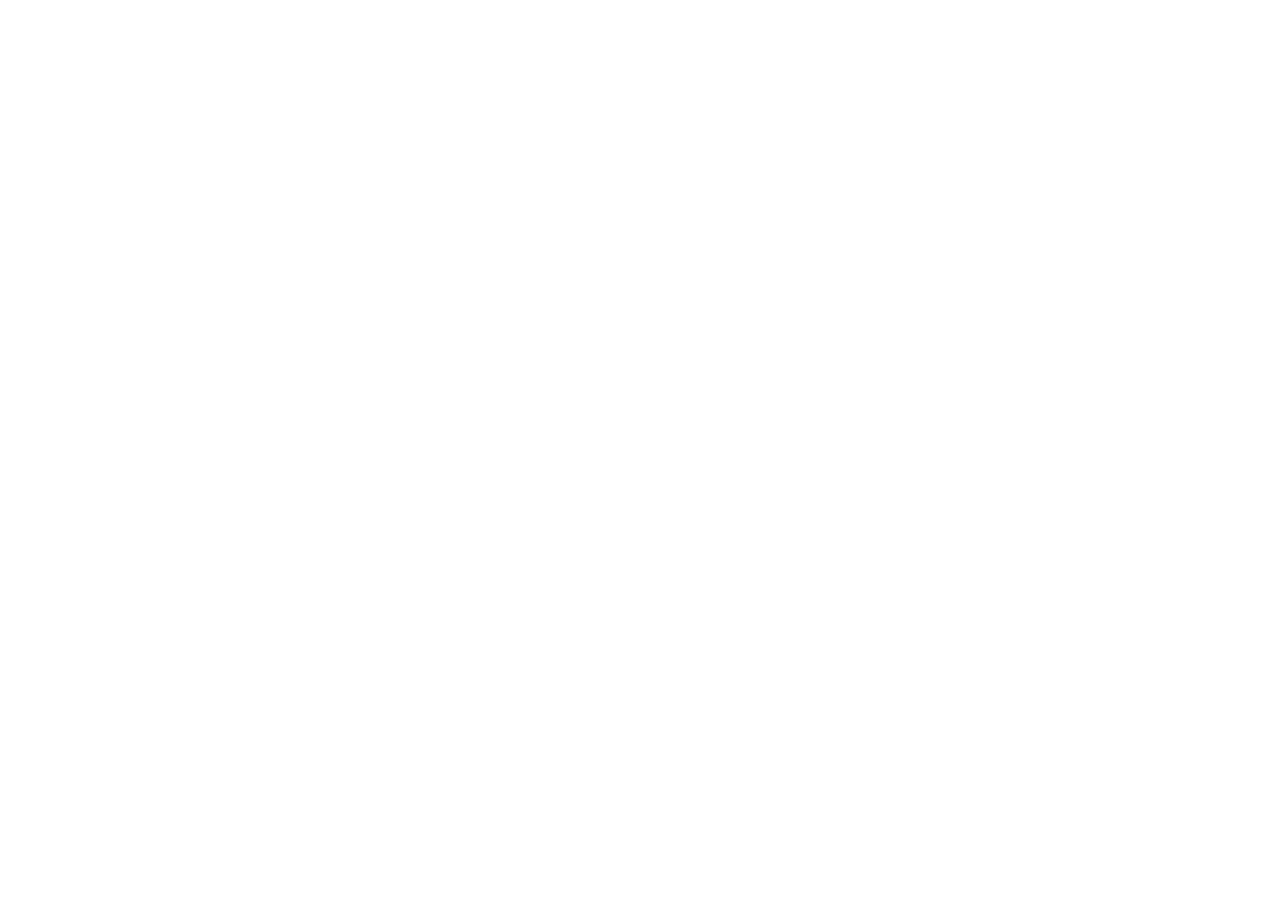
==== cards.html @ 4a4df69c "k" ====
<!DOCTYPE html>
<html lang="en">
<head>
    <meta charset="UTF-8">
    <meta http-equiv="X-UA-Compatible" content="IE=edge">
    <meta name="viewport" content="width=device-width, initial-scale=1.0">
    <title>Cards</title>
    <link rel="stylesheet" href="bootstrap-5.0.2-dist/css/bootstrap.min.css">
    <script src="jquery-3.5.1.min.js"></script>
    <script src="bootstrap-5.0.2-dist/js/bootstrap.min.js"></script>
    <style>
        .crs{
            border-radius: 10px;
            /* border: 1px solid peachpuff; */
            /* position: relative; */
            background-color:beige;            
        }
        .pd{
            padding: 2%;
        }
    </style>
</head>
<body>
    <!-- western calligraphy cards-->
     <section>
    <div class="container mt-5">
        <div class="row" id="crd1"></div>
    </div>
       <script>
        let obj1 = [
            {name:"p1",des:"Lorem ipsum dolor sit amet consectetur adipisicing elit. Laborios",image:"images/w1.webp"},
            {name:"p2",des:"Lorem ipsum dolor sit amet consectetur adipisicing elit. Laborios",image:"images/w2.jpeg"},
            {name:"p3",des:"Lorem ipsum dolor sit amet consectetur adipisicing elit. Laborios",image:"images/w3.jpg"},
            {name:"p4",des:"Lorem ipsum dolor sit amet consectetur adipisicing elit. Laborios",image:"images/w4.webp"},
            {name:"p5",des:"Lorem ipsum dolor sit amet consectetur adipisicing elit. Laborios",image:"images/w5.avif"},
            {name:"p6",des:"Lorem ipsum dolor sit amet consectetur adipisicing elit. Laborios",image:"images/w6.jpeg"}

        ]
          let cards1 = document.querySelector("#crd1");
          for(let i=0; i<obj1.length; i++){
                    cards1.innerHTML += ` <div class="col-md-4 col-sm-6 pd">
                        <div class="card shadow-lg crs" style="width: 20rem;">
        <img src="`+obj1[i].image+`" class="card-img-top" style="height:250px" alt="...">
        <div class="card-body">
          <h5 class="card-title">`+obj1[i].name+`</h5>
          <p class="card-text">`+obj1[i].des+`</p>
          <a class="btn btn-primary">Go somewhere</a>
        </div>
      </div>
      </div>`
                }
                $("#crd1").html(cards1);       
      </script>
      </section>
       
      <!-- eastern calligraphy cards -->
      <section>
        <div class="container mt-5">
            <div class="row" id="crd2"></div>
        </div>
           <script>
            let obj2 = [
                {name:"p1",des:"Lorem ipsum dolor sit amet consectetur adipisicing elit. Laborios",image:"images/w1.webp"},
                {name:"p2",des:"Lorem ipsum dolor sit amet consectetur adipisicing elit. Laborios",image:"images/w2.jpeg"},
                {name:"p3",des:"Lorem ipsum dolor sit amet consectetur adipisicing elit. Laborios",image:"images/w3.jpg"},
                {name:"p4",des:"Lorem ipsum dolor sit amet consectetur adipisicing elit. Laborios",image:"images/w4.webp"},
                {name:"p5",des:"Lorem ipsum dolor sit amet consectetur adipisicing elit. Laborios",image:"images/w5.avif"},
                {name:"p6",des:"Lorem ipsum dolor sit amet consectetur adipisicing elit. Laborios",image:"images/w6.jpeg"}
    
            ]
              let cards2 = document.querySelector("#crd2");
              for(let i=0; i<obj2.length; i++){
                        cards2.innerHTML += ` <div class="col-md-4 col-sm-6 pd">
                            <div class="card shadow-lg crs" style="width: 20rem;">
            <img src="`+obj2[i].image+`" class="card-img-top" style="height:250px" alt="...">
            <div class="card-body">
              <h5 class="card-title">`+obj2[i].name+`</h5>
              <p class="card-text">`+obj2[i].des+`</p>
              <a class="btn btn-primary">Go somewhere</a>
            </div>
          </div>
          </div>`
                    }
                    $("#crd2").html(cards2);       
          </script>
      </section>
</body>
</html>
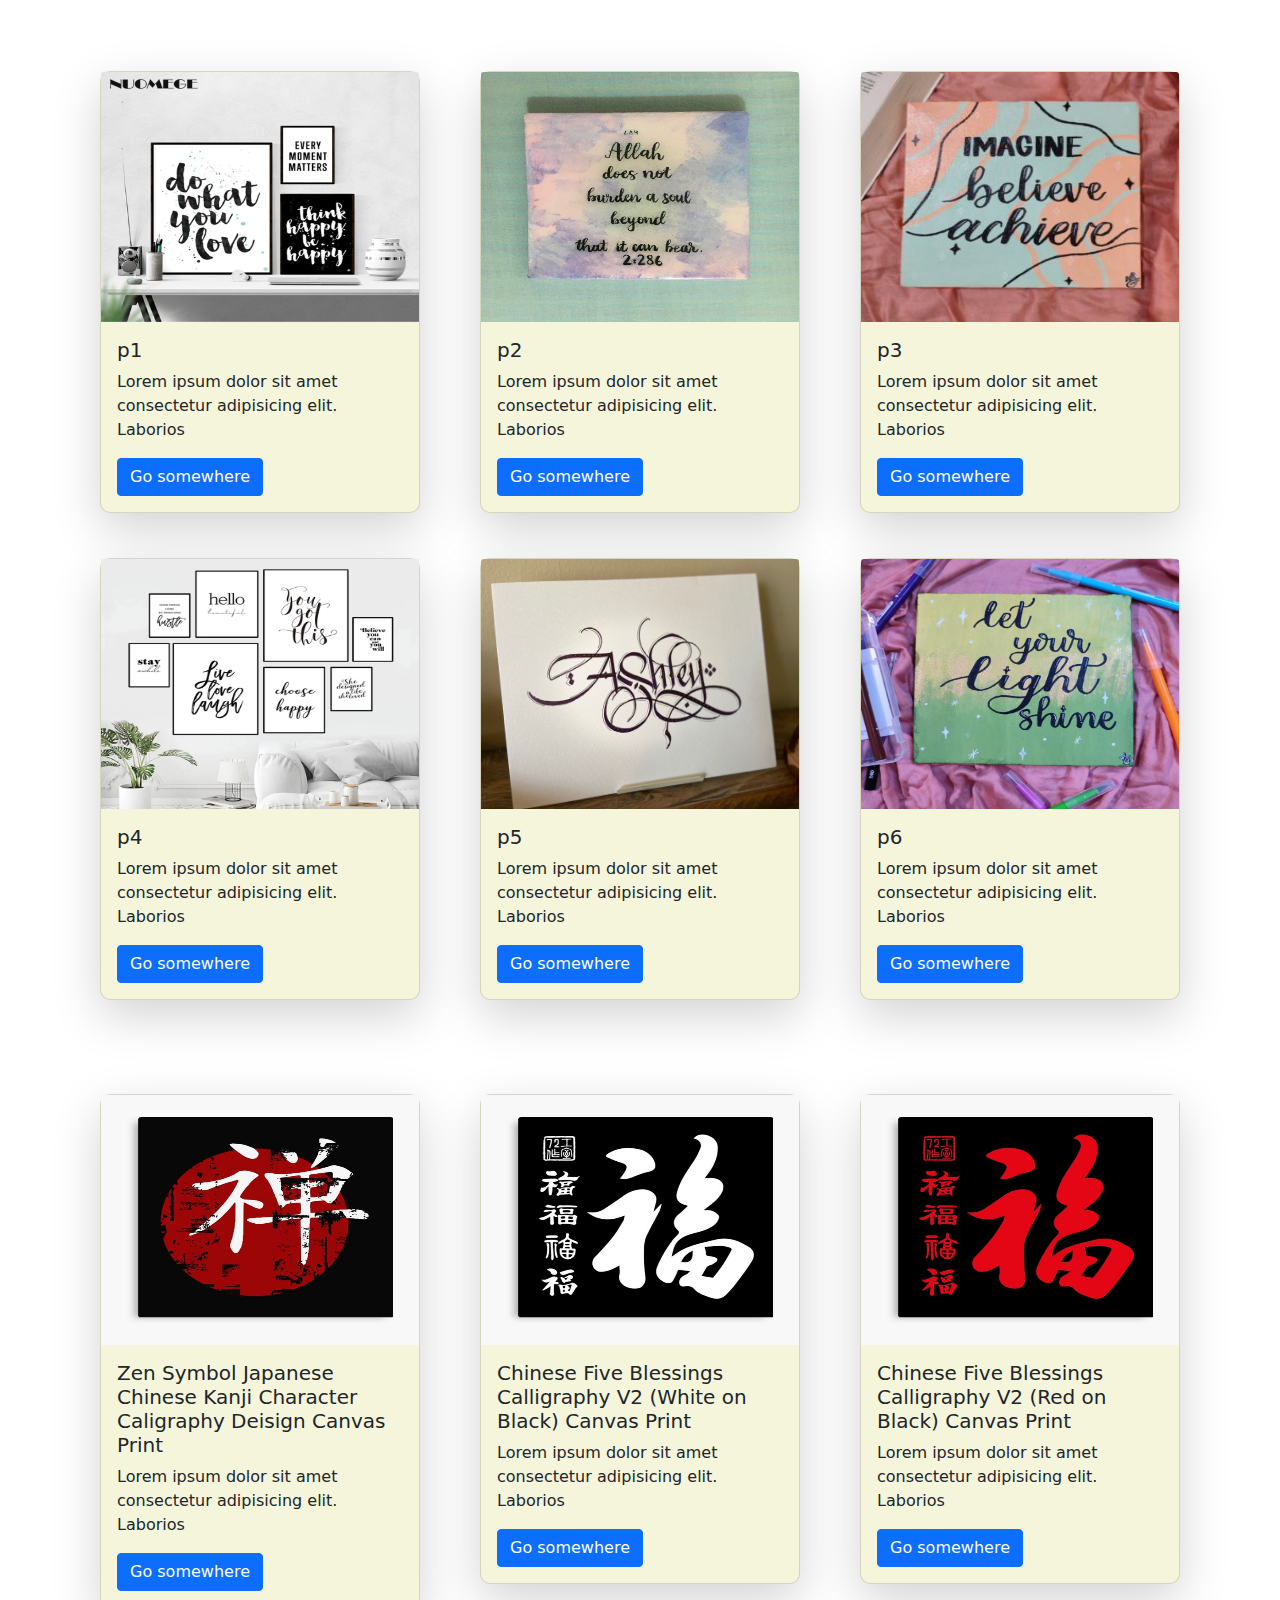
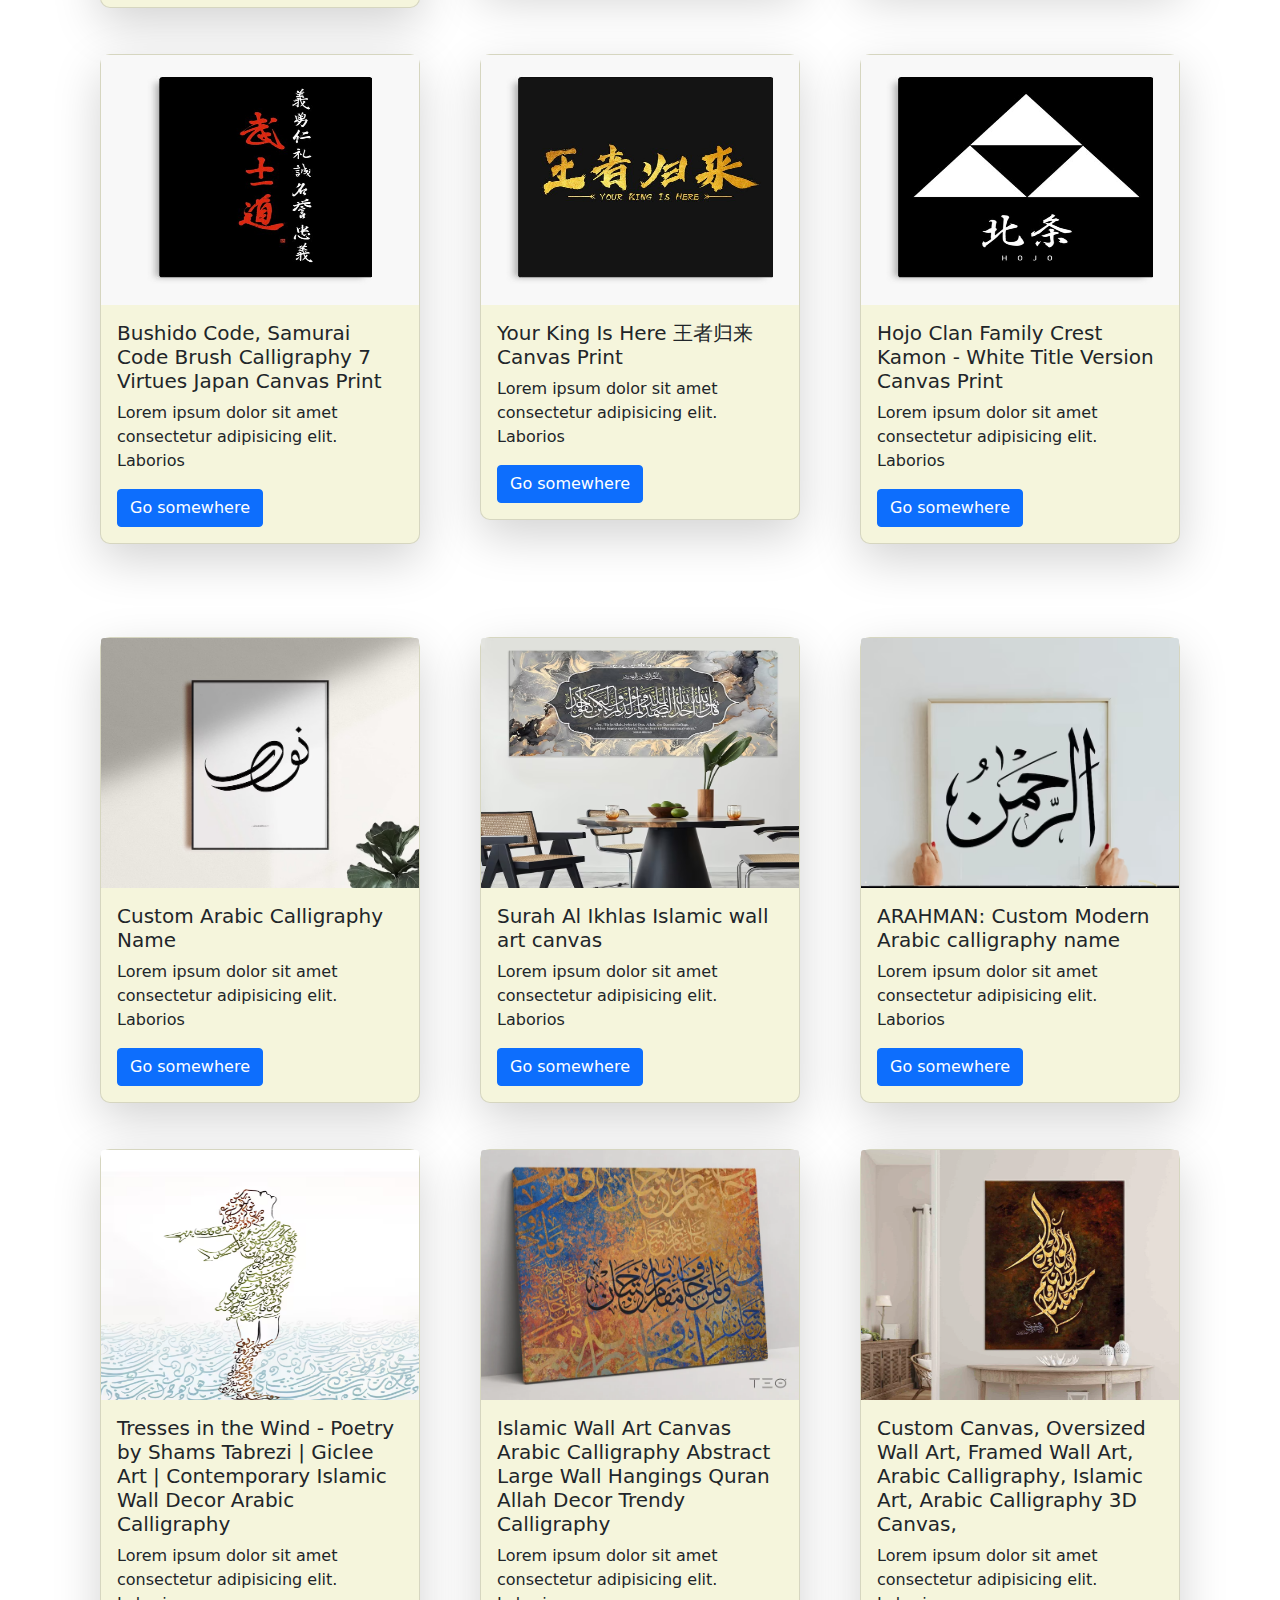
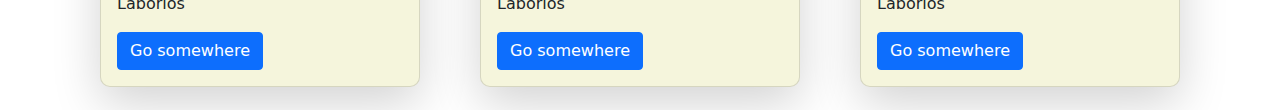
==== commit 562c4528: "crd" ====
--- a/cards.html
+++ b/cards.html
@@ -6,9 +6,13 @@
     <meta name="viewport" content="width=device-width, initial-scale=1.0">
     <title>Cards</title>
     <link rel="stylesheet" href="bootstrap-5.0.2-dist/css/bootstrap.min.css">
-    <script src="jquery-3.5.1.min.js"></script>
+    <!-- <script src="jquery-3.5.1.min.js"></script> -->
+    <script src="https://code.jquery.com/jquery-3.5.1.min.js"></script>
     <script src="bootstrap-5.0.2-dist/js/bootstrap.min.js"></script>
     <style>
+        *{
+            margin: 0 auto;
+        }
         .crs{
             border-radius: 10px;
             /* border: 1px solid peachpuff; */
@@ -22,21 +26,21 @@
 </head>
 <body>
     <!-- western calligraphy cards-->
-     <section>
+    <section>
     <div class="container mt-5">
-        <div class="row" id="crd1"></div>
+        <div class="row" id="card1"></div>
     </div>
        <script>
         let obj1 = [
-            {name:"p1",des:"Lorem ipsum dolor sit amet consectetur adipisicing elit. Laborios",image:"images/w1.webp"},
-            {name:"p2",des:"Lorem ipsum dolor sit amet consectetur adipisicing elit. Laborios",image:"images/w2.jpeg"},
-            {name:"p3",des:"Lorem ipsum dolor sit amet consectetur adipisicing elit. Laborios",image:"images/w3.jpg"},
-            {name:"p4",des:"Lorem ipsum dolor sit amet consectetur adipisicing elit. Laborios",image:"images/w4.webp"},
-            {name:"p5",des:"Lorem ipsum dolor sit amet consectetur adipisicing elit. Laborios",image:"images/w5.avif"},
-            {name:"p6",des:"Lorem ipsum dolor sit amet consectetur adipisicing elit. Laborios",image:"images/w6.jpeg"}
+            {name:"p1",des:"Lorem ipsum dolor sit amet consectetur adipisicing elit. Laborios",image:"images/west/w1.webp"},
+            {name:"p2",des:"Lorem ipsum dolor sit amet consectetur adipisicing elit. Laborios",image:"images/west/w2.jpeg"},
+            {name:"p3",des:"Lorem ipsum dolor sit amet consectetur adipisicing elit. Laborios",image:"images/west/w3.jpg"},
+            {name:"p4",des:"Lorem ipsum dolor sit amet consectetur adipisicing elit. Laborios",image:"images/west/w4.webp"},
+            {name:"p5",des:"Lorem ipsum dolor sit amet consectetur adipisicing elit. Laborios",image:"images/west/w5.avif"},
+            {name:"p6",des:"Lorem ipsum dolor sit amet consectetur adipisicing elit. Laborios",image:"images/west/w6.jpeg"}
 
         ]
-          let cards1 = document.querySelector("#crd1");
+          let cards1 = document.querySelector("#card1");
           for(let i=0; i<obj1.length; i++){
                     cards1.innerHTML += ` <div class="col-md-4 col-sm-6 pd">
                         <div class="card shadow-lg crs" style="width: 20rem;">
@@ -49,26 +53,25 @@
       </div>
       </div>`
                 }
-                $("#crd1").html(cards1);       
-      </script>
-      </section>
-       
-      <!-- eastern calligraphy cards -->
-      <section>
+       </script>
+       </section>
+
+       <!-- eastern calligraphy cards -->
+       <section>
         <div class="container mt-5">
-            <div class="row" id="crd2"></div>
+            <div class="row" id="card2"></div>
         </div>
            <script>
             let obj2 = [
-                {name:"p1",des:"Lorem ipsum dolor sit amet consectetur adipisicing elit. Laborios",image:"images/w1.webp"},
-                {name:"p2",des:"Lorem ipsum dolor sit amet consectetur adipisicing elit. Laborios",image:"images/w2.jpeg"},
-                {name:"p3",des:"Lorem ipsum dolor sit amet consectetur adipisicing elit. Laborios",image:"images/w3.jpg"},
-                {name:"p4",des:"Lorem ipsum dolor sit amet consectetur adipisicing elit. Laborios",image:"images/w4.webp"},
-                {name:"p5",des:"Lorem ipsum dolor sit amet consectetur adipisicing elit. Laborios",image:"images/w5.avif"},
-                {name:"p6",des:"Lorem ipsum dolor sit amet consectetur adipisicing elit. Laborios",image:"images/w6.jpeg"}
+                {name:"Zen Symbol Japanese Chinese Kanji Character Caligraphy Deisign Canvas Print",des:"Lorem ipsum dolor sit amet consectetur adipisicing elit. Laborios",image:"images/eastasian/e1.jpg"},
+                {name:"Chinese Five Blessings Calligraphy V2 (White on Black) Canvas Print",des:"Lorem ipsum dolor sit amet consectetur adipisicing elit. Laborios",image:"images/eastasian/e2.jpg"},
+                {name:"Chinese Five Blessings Calligraphy V2 (Red on Black) Canvas Print",des:"Lorem ipsum dolor sit amet consectetur adipisicing elit. Laborios",image:"images/eastasian/e3.jpg"},
+                {name:"Bushido Code, Samurai Code Brush Calligraphy 7 Virtues Japan Canvas Print",des:"Lorem ipsum dolor sit amet consectetur adipisicing elit. Laborios",image:"images/eastasian/e4.jpg"},
+                {name:"Your King Is Here 王者归来 Canvas Print",des:"Lorem ipsum dolor sit amet consectetur adipisicing elit. Laborios",image:"images/eastasian/e5.jpg"},
+                {name:"Hojo Clan Family Crest Kamon - White Title Version Canvas Print",des:"Lorem ipsum dolor sit amet consectetur adipisicing elit. Laborios",image:"images/eastasian/e6.jpg"}
     
             ]
-              let cards2 = document.querySelector("#crd2");
+              let cards2 = document.querySelector("#card2");
               for(let i=0; i<obj2.length; i++){
                         cards2.innerHTML += ` <div class="col-md-4 col-sm-6 pd">
                             <div class="card shadow-lg crs" style="width: 20rem;">
@@ -81,8 +84,40 @@
           </div>
           </div>`
                     }
-                    $("#crd2").html(cards2);       
-          </script>
-      </section>
+           </script>
+       </section>
+
+       <!-- arabic calligraphy cards -->
+       <section>
+        <div class="container mt-5">
+            <div class="row" id="card3"></div>
+        </div>
+           <script>
+            let obj3 = [
+                {name:"Custom Arabic Calligraphy Name",des:"Lorem ipsum dolor sit amet consectetur adipisicing elit. Laborios",image:"images/arab/a1.avif"},
+                {name:"Surah Al Ikhlas Islamic wall art canvas",des:"Lorem ipsum dolor sit amet consectetur adipisicing elit. Laborios",image:"images/arab/a2.avif"},
+                {name:"ARAHMAN: Custom Modern Arabic calligraphy name",des:"Lorem ipsum dolor sit amet consectetur adipisicing elit. Laborios",image:"images/arab/a3.avif"},
+                {name:"Tresses in the Wind - Poetry by Shams Tabrezi | Giclee Art | Contemporary Islamic Wall Decor Arabic Calligraphy",des:"Lorem ipsum dolor sit amet consectetur adipisicing elit. Laborios",image:"images/arab/a4.avif"},
+                {name:"Islamic Wall Art Canvas Arabic Calligraphy Abstract Large Wall Hangings Quran Allah Decor Trendy Calligraphy ",des:"Lorem ipsum dolor sit amet consectetur adipisicing elit. Laborios",image:"images/arab/a5.webp"},
+                {name:"Custom Canvas, Oversized Wall Art, Framed Wall Art, Arabic Calligraphy, Islamic Art, Arabic Calligraphy 3D Canvas,",des:"Lorem ipsum dolor sit amet consectetur adipisicing elit. Laborios",image:"images/arab/a6.webp"}
+    
+            ]
+              let cards3 = document.querySelector("#card3");
+              for(let i=0; i<obj3.length; i++){
+                        cards3.innerHTML += ` <div class="col-md-4 col-sm-6 pd">
+                            <div class="card shadow-lg crs" style="width: 20rem;">
+            <img src="`+obj3[i].image+`" class="card-img-top" style="height:250px" alt="...">
+            <div class="card-body">
+              <h5 class="card-title">`+obj3[i].name+`</h5>
+              <p class="card-text">`+obj3[i].des+`</p>
+              <a class="btn btn-primary">Go somewhere</a>
+            </div>
+          </div>
+          </div>`
+                    }
+           </script>
+
+
+       </section>
 </body>
 </html>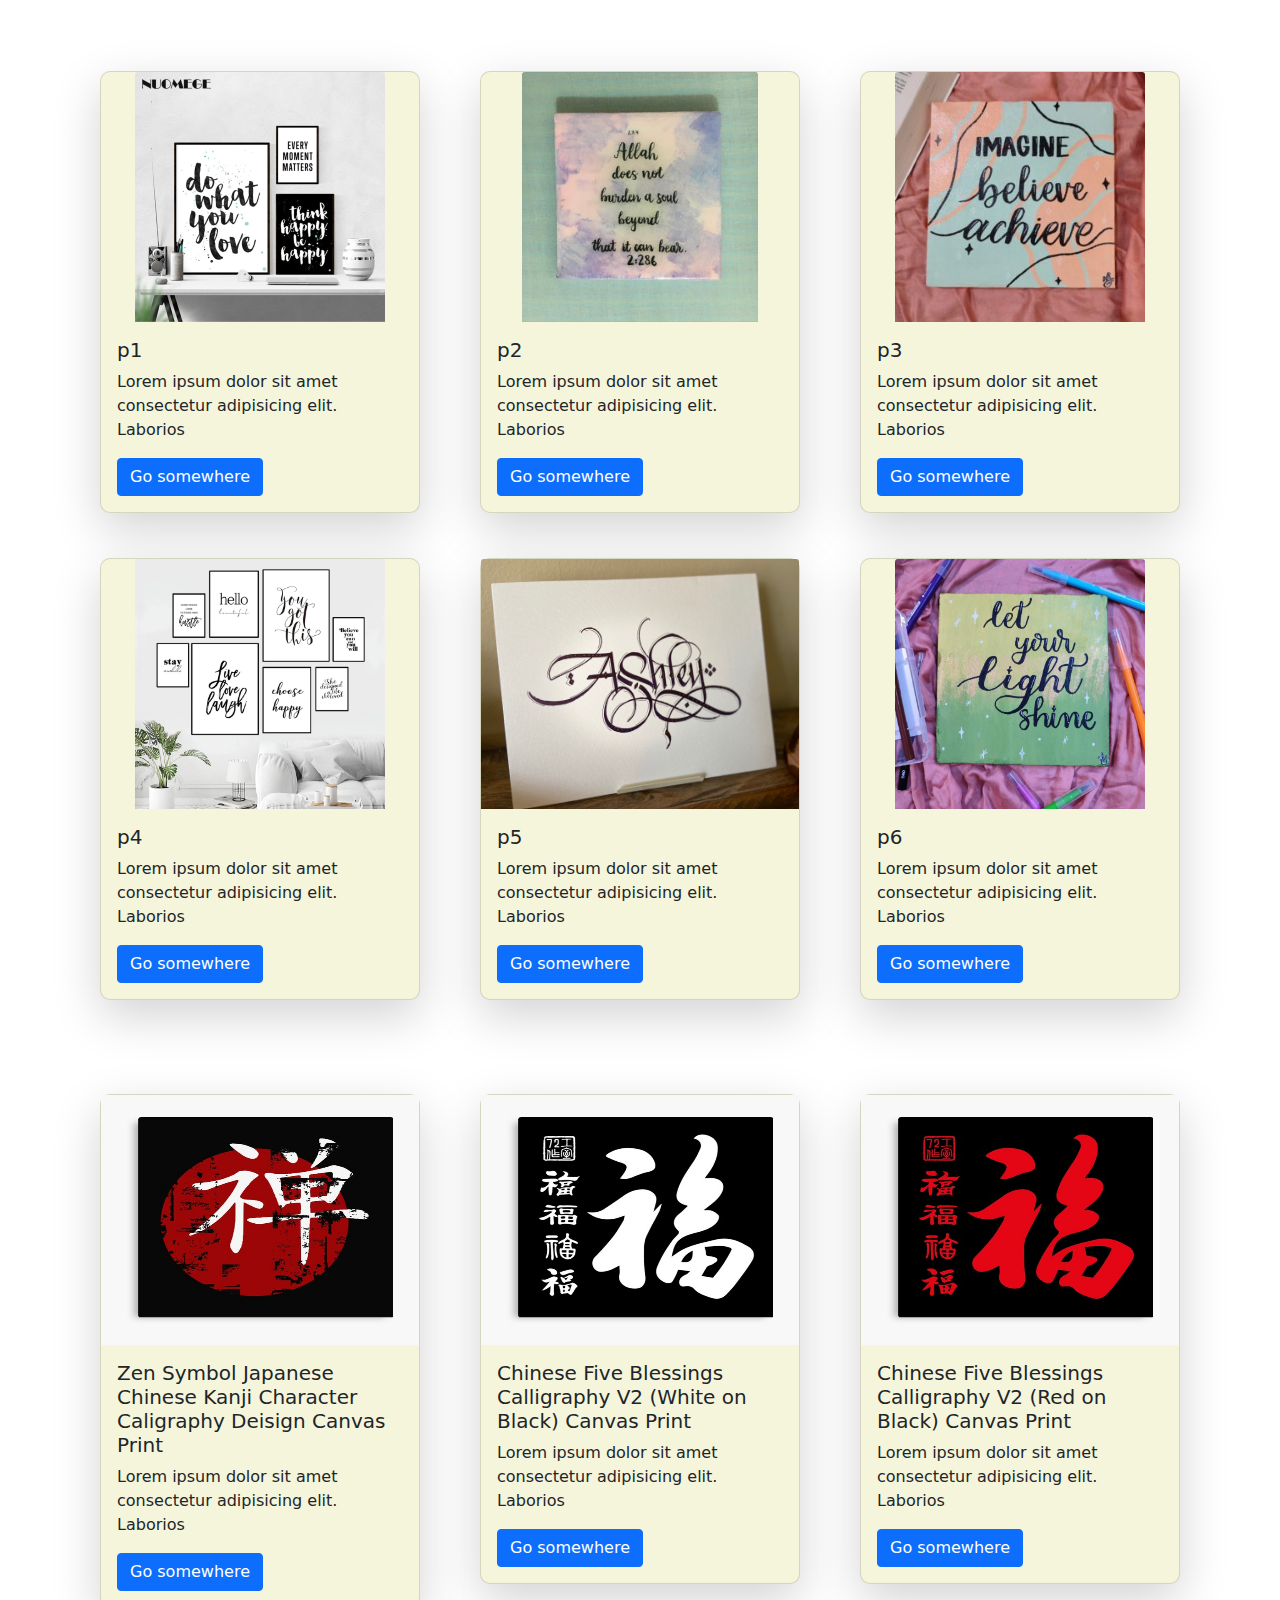
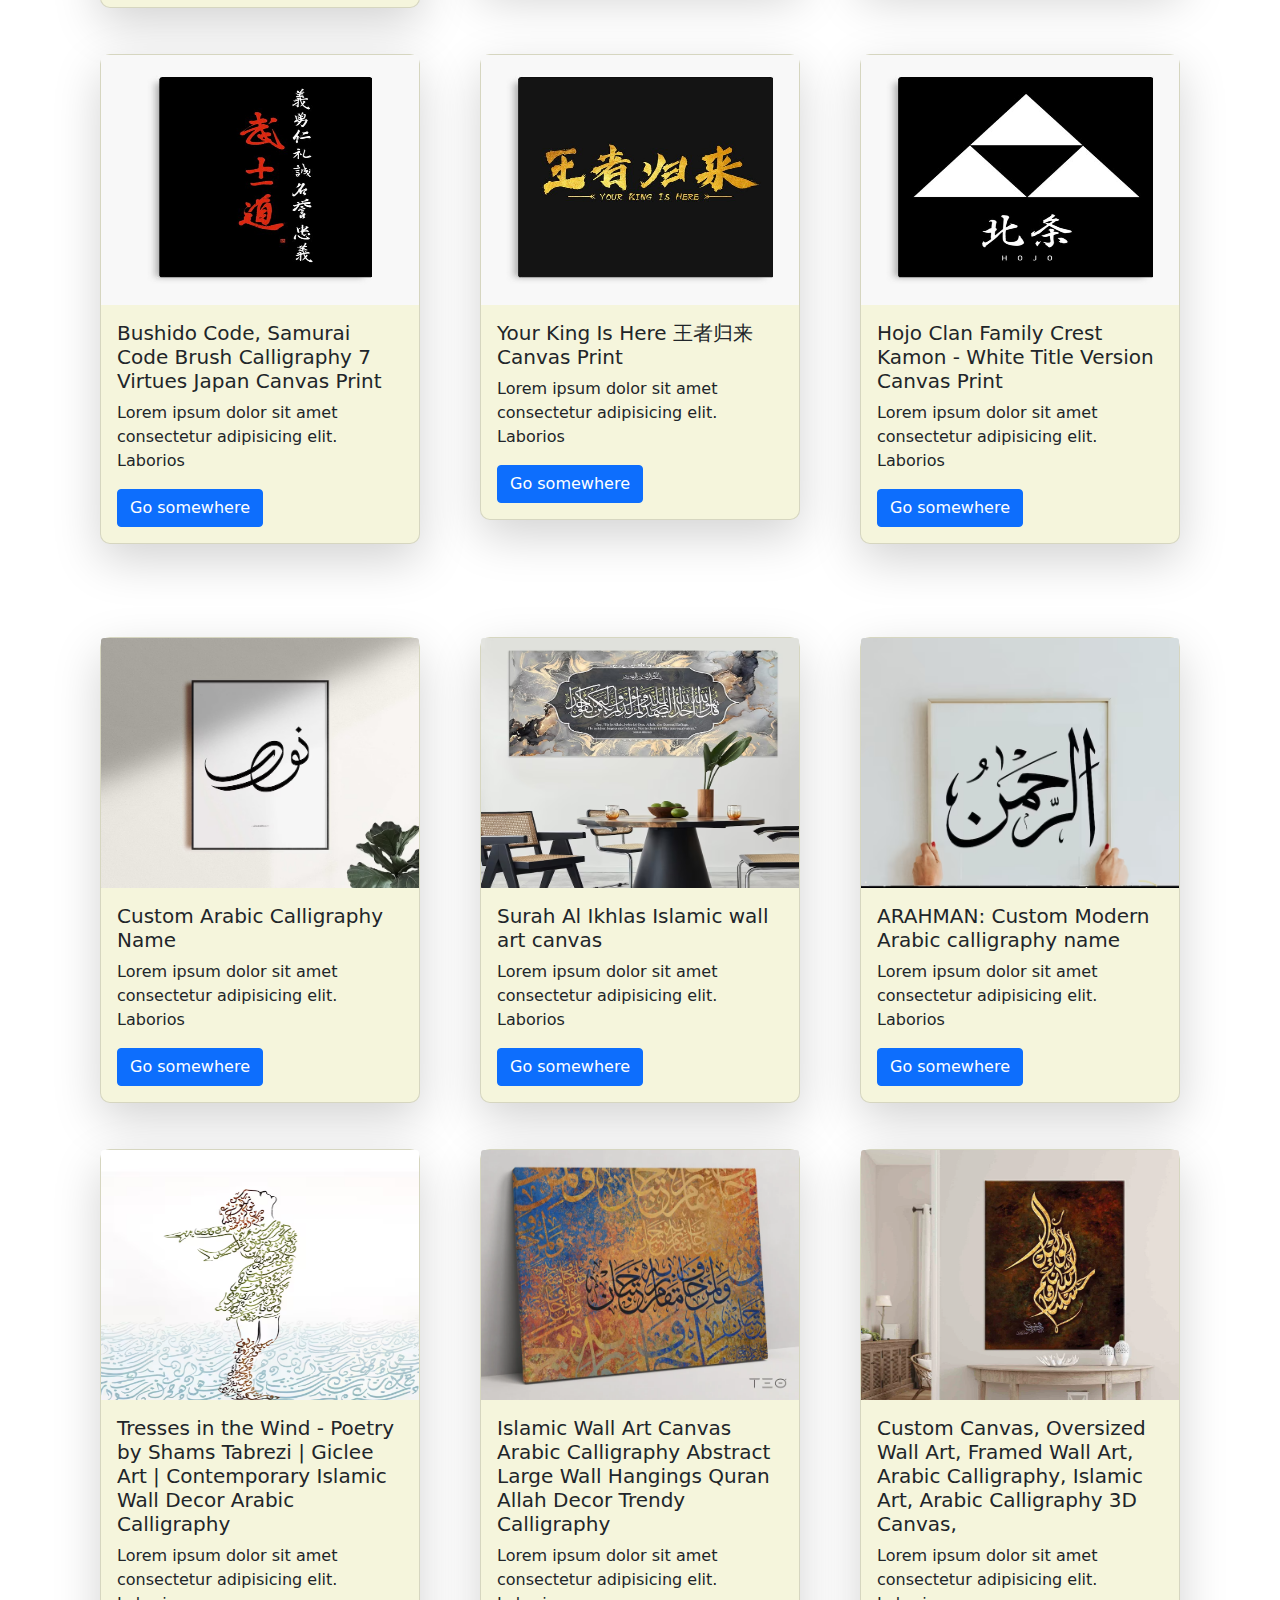
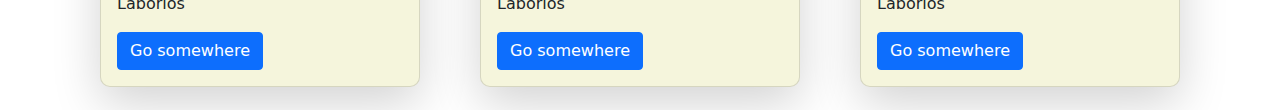
==== commit cdea5a0c: "k" ====
--- a/cards.html
+++ b/cards.html
@@ -22,6 +22,13 @@
         .pd{
             padding: 2%;
         }
+        /* .zoom:hover{
+            -ms-transform: scale(1.2); 
+            -webkit-transform: scale(1.2);
+             transform: scale(1.2); 
+             overflow: hidden;
+             height: 200px;
+        } */
     </style>
 </head>
 <body>
@@ -44,7 +51,9 @@
           for(let i=0; i<obj1.length; i++){
                     cards1.innerHTML += ` <div class="col-md-4 col-sm-6 pd">
                         <div class="card shadow-lg crs" style="width: 20rem;">
-        <img src="`+obj1[i].image+`" class="card-img-top" style="height:250px" alt="...">
+                            <div class="bg-image hover-zoom">
+        <img src="`+obj1[i].image+`" class="card-img-top w-100" style="height:250px" alt="...">
+        </div>
         <div class="card-body">
           <h5 class="card-title">`+obj1[i].name+`</h5>
           <p class="card-text">`+obj1[i].des+`</p>
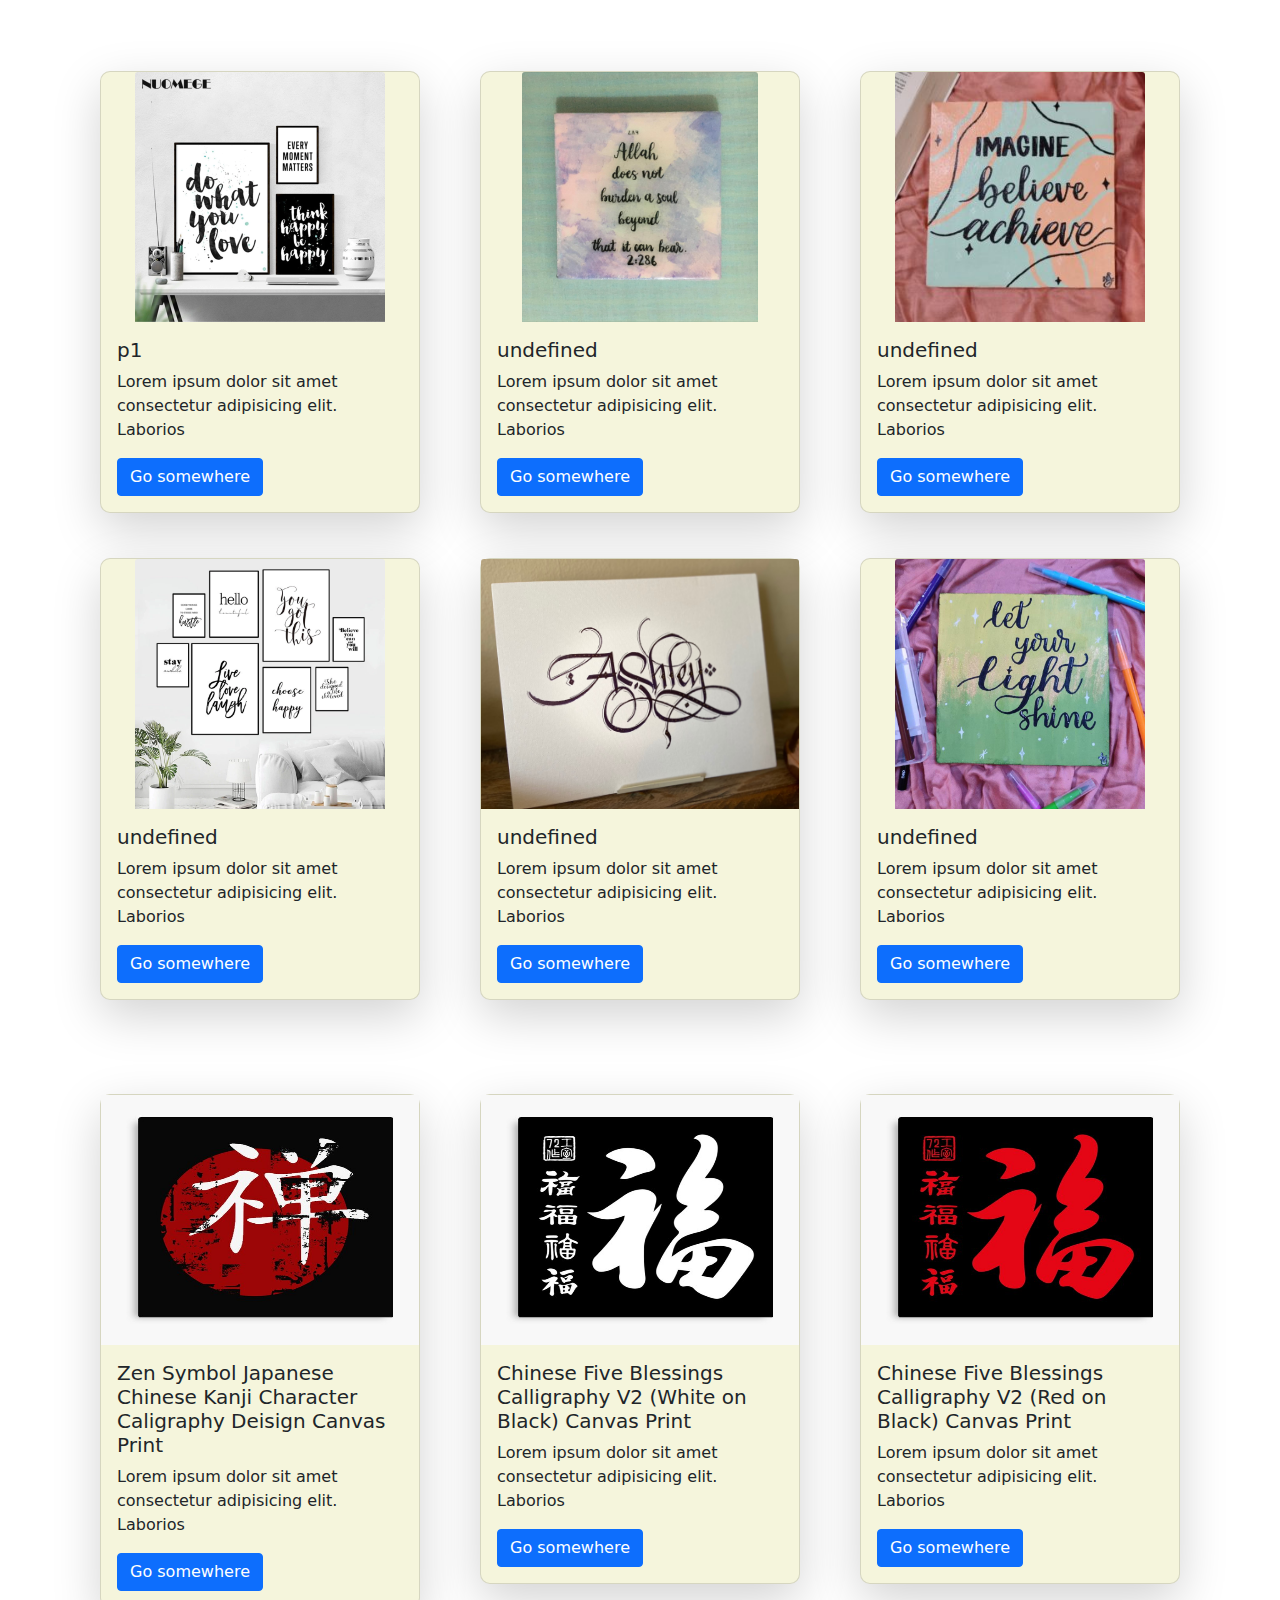
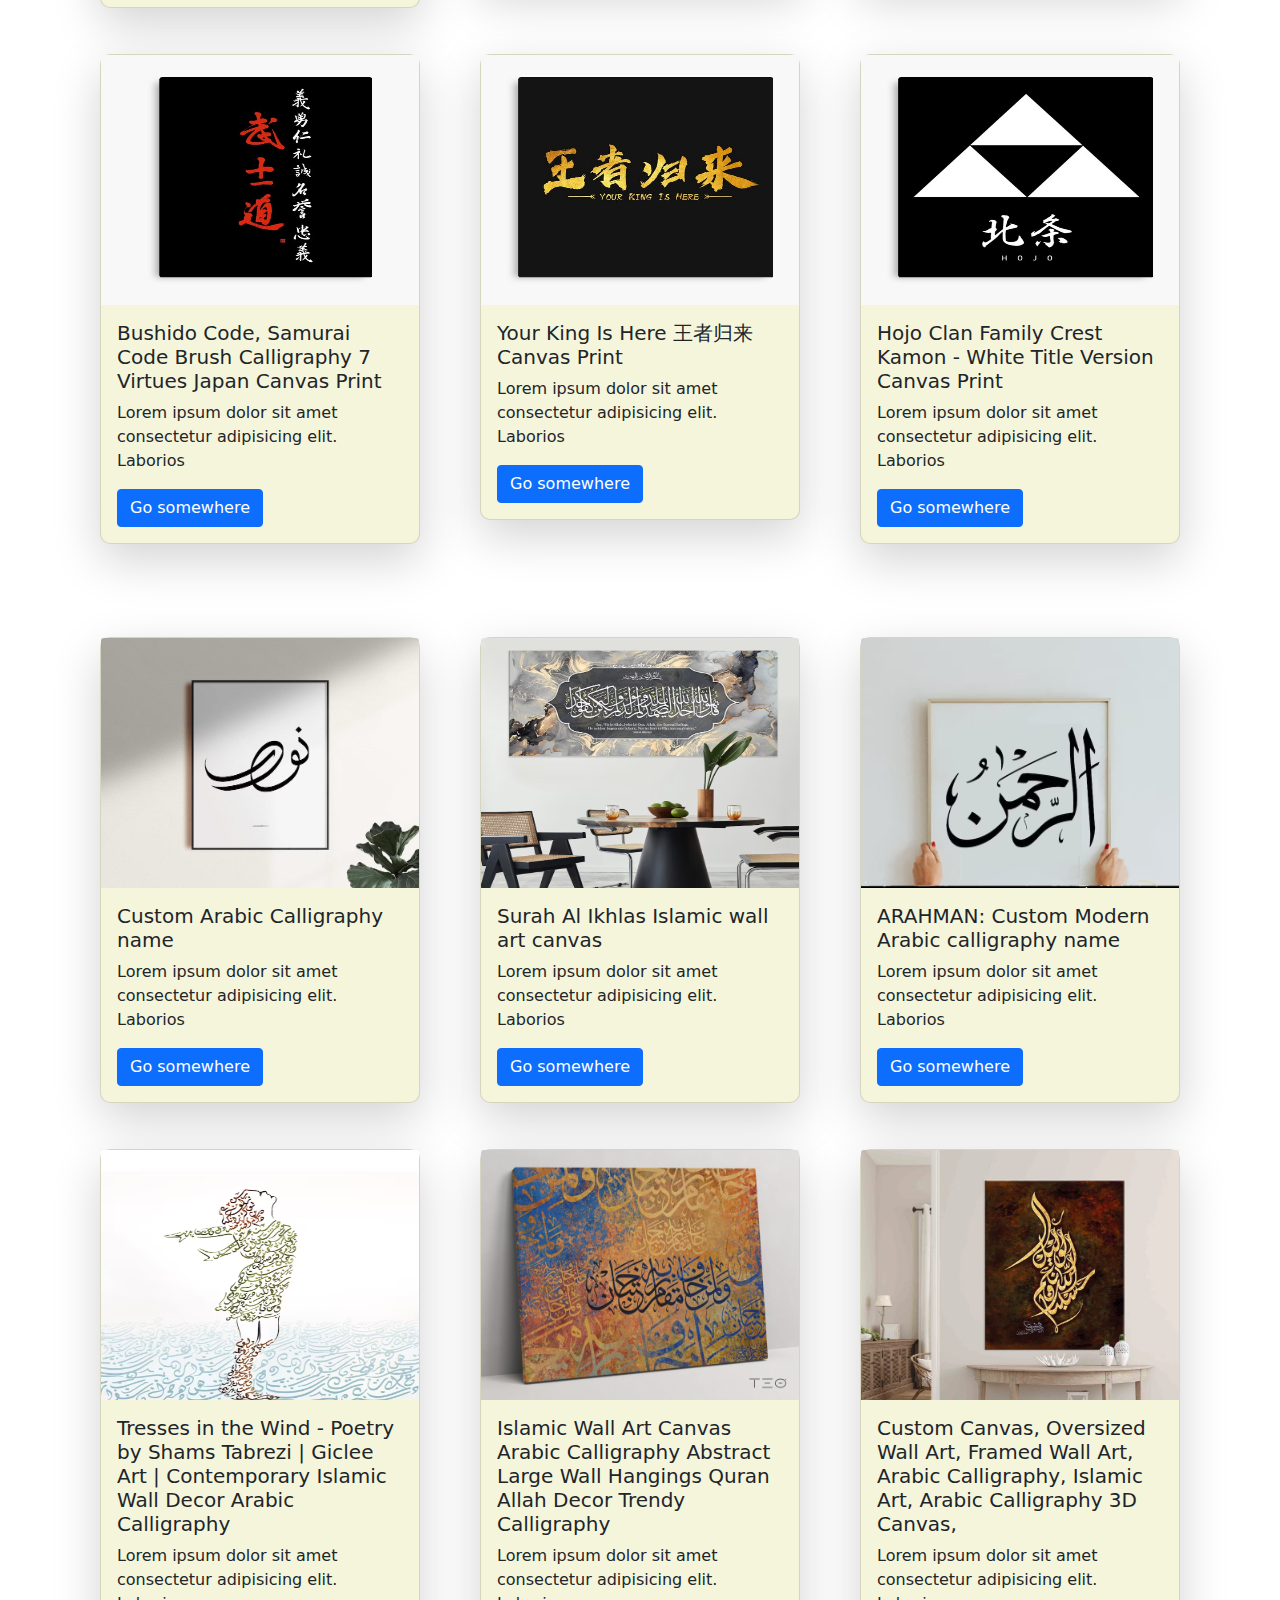
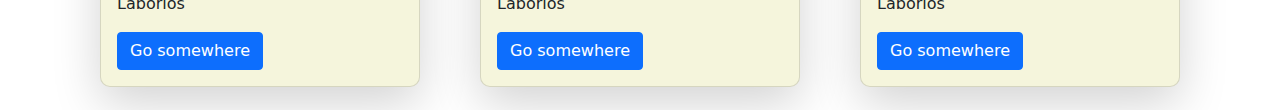
==== commit 655e05ba: "crd" ====
--- a/cards.html
+++ b/cards.html
@@ -1,132 +1,128 @@
 <!DOCTYPE html>
 <html lang="en">
-<head>
-    <meta charset="UTF-8">
-    <meta http-equiv="X-UA-Compatible" content="IE=edge">
-    <meta name="viewport" content="width=device-width, initial-scale=1.0">
+  <head>
+    <meta charset="UTF-8" />
+    <meta http-equiv="X-UA-Compatible" content="IE=edge" />
+    <meta name="viewport" content="width=device-width, initial-scale=1.0" />
     <title>Cards</title>
-    <link rel="stylesheet" href="bootstrap-5.0.2-dist/css/bootstrap.min.css">
+    <link rel="stylesheet" href="bootstrap-5.0.2-dist/css/bootstrap.min.css" />
     <!-- <script src="jquery-3.5.1.min.js"></script> -->
     <script src="https://code.jquery.com/jquery-3.5.1.min.js"></script>
     <script src="bootstrap-5.0.2-dist/js/bootstrap.min.js"></script>
     <style>
-        *{
-            margin: 0 auto;
-        }
-        .crs{
-            border-radius: 10px;
-            /* border: 1px solid peachpuff; */
-            /* position: relative; */
-            background-color:beige;            
-        }
-        .pd{
-            padding: 2%;
-        }
-        /* .zoom:hover{
+      * {
+        margin: 0 auto;
+      }
+      .crs {
+        border-radius: 10px;
+        /* border: 1px solid peachpuff; */
+        /* position: relative; */
+        background-color: beige;
+      }
+      .pd {
+        padding: 2%;
+      }
+      /* .zoom:hover{
             -ms-transform: scale(1.2); 
             -webkit-transform: scale(1.2);
              transform: scale(1.2); 
-             overflow: hidden;
-             height: 200px;
         } */
     </style>
-</head>
-<body>
+  </head>
+  <body>
     <!-- western calligraphy cards-->
     <section>
-    <div class="container mt-5">
+      <div class="container mt-5">
         <div class="row" id="card1"></div>
-    </div>
-       <script>
-        let obj1 = [
-            {name:"p1",des:"Lorem ipsum dolor sit amet consectetur adipisicing elit. Laborios",image:"images/west/w1.webp"},
-            {name:"p2",des:"Lorem ipsum dolor sit amet consectetur adipisicing elit. Laborios",image:"images/west/w2.jpeg"},
-            {name:"p3",des:"Lorem ipsum dolor sit amet consectetur adipisicing elit. Laborios",image:"images/west/w3.jpg"},
-            {name:"p4",des:"Lorem ipsum dolor sit amet consectetur adipisicing elit. Laborios",image:"images/west/w4.webp"},
-            {name:"p5",des:"Lorem ipsum dolor sit amet consectetur adipisicing elit. Laborios",image:"images/west/w5.avif"},
-            {name:"p6",des:"Lorem ipsum dolor sit amet consectetur adipisicing elit. Laborios",image:"images/west/w6.jpeg"}
-
-        ]
+      </div>
+      <script>
+        $.getJSON("./data/main1.json", (array1)=>{
           let cards1 = document.querySelector("#card1");
-          for(let i=0; i<obj1.length; i++){
-                    cards1.innerHTML += ` <div class="col-md-4 col-sm-6 pd">
+        for (let i = 0; i < array1.length; i++) {
+          cards1.innerHTML +=
+            ` <div class="col-md-4 col-sm-6 pd">
                         <div class="card shadow-lg crs" style="width: 20rem;">
                             <div class="bg-image hover-zoom">
-        <img src="`+obj1[i].image+`" class="card-img-top w-100" style="height:250px" alt="...">
+        <img src="`+ array1[i].image +
+            `" class="card-img-top w-100" style="height:250px" alt="...">
         </div>
         <div class="card-body">
-          <h5 class="card-title">`+obj1[i].name+`</h5>
-          <p class="card-text">`+obj1[i].des+`</p>
+          <h5 class="card-title">` +
+            array1[i].name +
+            `</h5>
+          <p class="card-text">` +
+            array1[i].des +
+            `</p>
           <a class="btn btn-primary">Go somewhere</a>
         </div>
       </div>
-      </div>`
-                }
-       </script>
-       </section>
+      </div>`;
+        }
+        })
+      </script>
+    </section>
 
-       <!-- eastern calligraphy cards -->
-       <section>
-        <div class="container mt-5">
-            <div class="row" id="card2"></div>
-        </div>
-           <script>
-            let obj2 = [
-                {name:"Zen Symbol Japanese Chinese Kanji Character Caligraphy Deisign Canvas Print",des:"Lorem ipsum dolor sit amet consectetur adipisicing elit. Laborios",image:"images/eastasian/e1.jpg"},
-                {name:"Chinese Five Blessings Calligraphy V2 (White on Black) Canvas Print",des:"Lorem ipsum dolor sit amet consectetur adipisicing elit. Laborios",image:"images/eastasian/e2.jpg"},
-                {name:"Chinese Five Blessings Calligraphy V2 (Red on Black) Canvas Print",des:"Lorem ipsum dolor sit amet consectetur adipisicing elit. Laborios",image:"images/eastasian/e3.jpg"},
-                {name:"Bushido Code, Samurai Code Brush Calligraphy 7 Virtues Japan Canvas Print",des:"Lorem ipsum dolor sit amet consectetur adipisicing elit. Laborios",image:"images/eastasian/e4.jpg"},
-                {name:"Your King Is Here 王者归来 Canvas Print",des:"Lorem ipsum dolor sit amet consectetur adipisicing elit. Laborios",image:"images/eastasian/e5.jpg"},
-                {name:"Hojo Clan Family Crest Kamon - White Title Version Canvas Print",des:"Lorem ipsum dolor sit amet consectetur adipisicing elit. Laborios",image:"images/eastasian/e6.jpg"}
-    
-            ]
-              let cards2 = document.querySelector("#card2");
-              for(let i=0; i<obj2.length; i++){
-                        cards2.innerHTML += ` <div class="col-md-4 col-sm-6 pd">
+    <!-- eastern calligraphy cards -->
+    <section>
+      <div class="container mt-5">
+        <div class="row" id="card2"></div>
+      </div>
+      <script>
+        $.getJSON("./data/main2.json", (array2) => {
+          let cards2 = document.querySelector("#card2");
+          for (let i = 0; i < array2.length; i++) {
+            cards2.innerHTML +=
+              ` <div class="col-md-4 col-sm-6 pd">
                             <div class="card shadow-lg crs" style="width: 20rem;">
-            <img src="`+obj2[i].image+`" class="card-img-top" style="height:250px" alt="...">
+            <img src="` +
+              array2[i].image +
+              `" class="card-img-top" style="height:250px" alt="...">
             <div class="card-body">
-              <h5 class="card-title">`+obj2[i].name+`</h5>
-              <p class="card-text">`+obj2[i].des+`</p>
+              <h5 class="card-title">` +
+              array2[i].name +
+              `</h5>
+              <p class="card-text">` +
+              array2[i].des +
+              `</p>
               <a class="btn btn-primary">Go somewhere</a>
             </div>
           </div>
-          </div>`
-                    }
-           </script>
-       </section>
+          </div>`;
+          }
+        });
+      </script>
+    </section>
 
-       <!-- arabic calligraphy cards -->
-       <section>
-        <div class="container mt-5">
-            <div class="row" id="card3"></div>
-        </div>
-           <script>
-            let obj3 = [
-                {name:"Custom Arabic Calligraphy Name",des:"Lorem ipsum dolor sit amet consectetur adipisicing elit. Laborios",image:"images/arab/a1.avif"},
-                {name:"Surah Al Ikhlas Islamic wall art canvas",des:"Lorem ipsum dolor sit amet consectetur adipisicing elit. Laborios",image:"images/arab/a2.avif"},
-                {name:"ARAHMAN: Custom Modern Arabic calligraphy name",des:"Lorem ipsum dolor sit amet consectetur adipisicing elit. Laborios",image:"images/arab/a3.avif"},
-                {name:"Tresses in the Wind - Poetry by Shams Tabrezi | Giclee Art | Contemporary Islamic Wall Decor Arabic Calligraphy",des:"Lorem ipsum dolor sit amet consectetur adipisicing elit. Laborios",image:"images/arab/a4.avif"},
-                {name:"Islamic Wall Art Canvas Arabic Calligraphy Abstract Large Wall Hangings Quran Allah Decor Trendy Calligraphy ",des:"Lorem ipsum dolor sit amet consectetur adipisicing elit. Laborios",image:"images/arab/a5.webp"},
-                {name:"Custom Canvas, Oversized Wall Art, Framed Wall Art, Arabic Calligraphy, Islamic Art, Arabic Calligraphy 3D Canvas,",des:"Lorem ipsum dolor sit amet consectetur adipisicing elit. Laborios",image:"images/arab/a6.webp"}
-    
-            ]
-              let cards3 = document.querySelector("#card3");
-              for(let i=0; i<obj3.length; i++){
-                        cards3.innerHTML += ` <div class="col-md-4 col-sm-6 pd">
+    <!-- arabic calligraphy cards -->
+    <section>
+      <div class="container mt-5">
+        <div class="row" id="card3"></div>
+      </div>
+      <script>
+        $.getJSON("./data/main3.json" , (array3)=>{
+          let cards3 = document.querySelector("#card3");
+        for (let i = 0; i < array3.length; i++) {
+          cards3.innerHTML +=
+            ` <div class="col-md-4 col-sm-6 pd">
                             <div class="card shadow-lg crs" style="width: 20rem;">
-            <img src="`+obj3[i].image+`" class="card-img-top" style="height:250px" alt="...">
+            <img src="` +
+            array3[i].image +
+            `" class="card-img-top" style="height:250px" alt="...">
             <div class="card-body">
-              <h5 class="card-title">`+obj3[i].name+`</h5>
-              <p class="card-text">`+obj3[i].des+`</p>
+              <h5 class="card-title">` +
+            array3[i].name +
+            `</h5>
+              <p class="card-text">` +
+            array3[i].des +
+            `</p>
               <a class="btn btn-primary">Go somewhere</a>
             </div>
           </div>
-          </div>`
-                    }
-           </script>
-
-
-       </section>
-</body>
-</html>+          </div>`;
+        }
+        });
+       
+      </script>
+    </section>
+  </body>
+</html>
